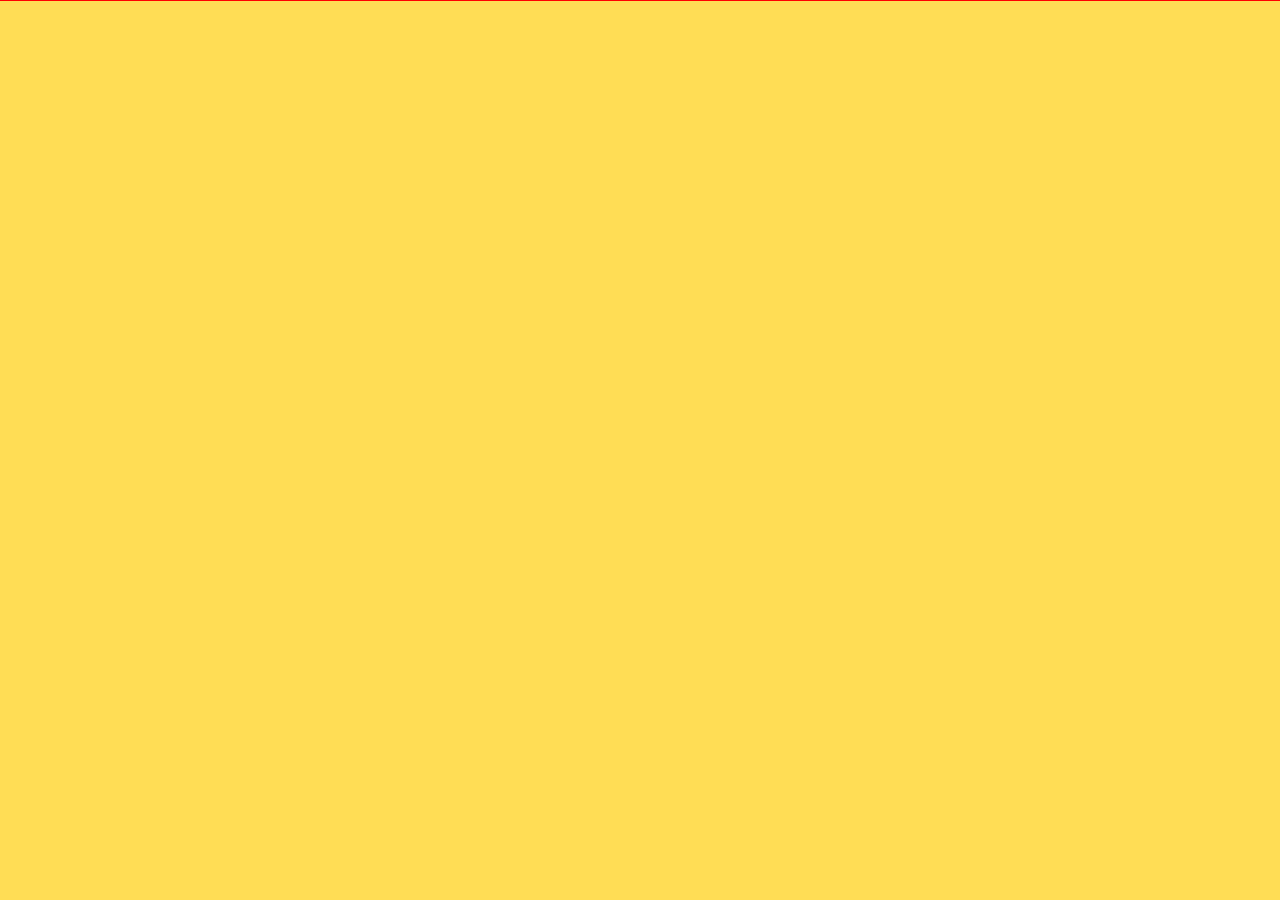
==== index.html @ 42300a87 "HTML skeleton and styling for Header and Hero section" ====
<!DOCTYPE html>
<html lang="en">
<head>
    <meta charset="UTF-8">
    <meta name="viewport" content="width=device-width, initial-scale=1.0">
    <title>Bayo, Web Developer</title>
    <link rel="preconnect" href="https://fonts.googleapis.com">
    <link rel="preconnect" href="https://fonts.gstatic.com" crossorigin>
    <link href="https://fonts.googleapis.com/css2?family=Montserrat:ital,wght@0,100..900;1,100..900&display=swap" rel="stylesheet">
    <link rel="stylesheet" href="style.css">

</head>
<body>
</body>
</html>
---- style.css ----
* {
    margin: 0;
    padding: 0;
    box-sizing: border-box;
    font-family: "Montserrat", sans-serif;
    outline: 1px solid red;
}

body {
    background-color: #FFDD55;
    width: 100%;
}  

header {
    background: #0e0e0e;
    padding: 24px 36px;
    display: flex;
    justify-content: space-between;
    align-items: center;
    border-radius: 0px 0px 48px 48px;
    corner-shape: squircle;
}

 .logo {
    width: 68px;
}

.hamburger {
    width: 24px;
}

.nav_links {
    display: none;
}

.hero {
    padding: 62px 36px;
}

.hero_title {
    font-weight: 900;
    font-size: 48px;
}

.hero_sub {
    font-size: 25px;
    font-weight: 600;
    color: #474a57;
    margin-top: 10px;
}

.avatar_backdrop {
    width: 80%;
    margin-top: 40px;
    background-color: #0e0e0e;
    border-radius: 10px;
}

.avatar_wrapper {
    width: 100%;
    height: 280px;
    background: #00C6AE;
    display: flex;
    justify-content: center;
    align-items: flex-end;
    overflow: hidden;
    border: 2px solid #0e0e0e;
    border-radius: 10px;
    transform: translateX(-5px) translateY(-5px);
}

.avatar {
    width: 80%;
    margin-bottom: -10px;
}
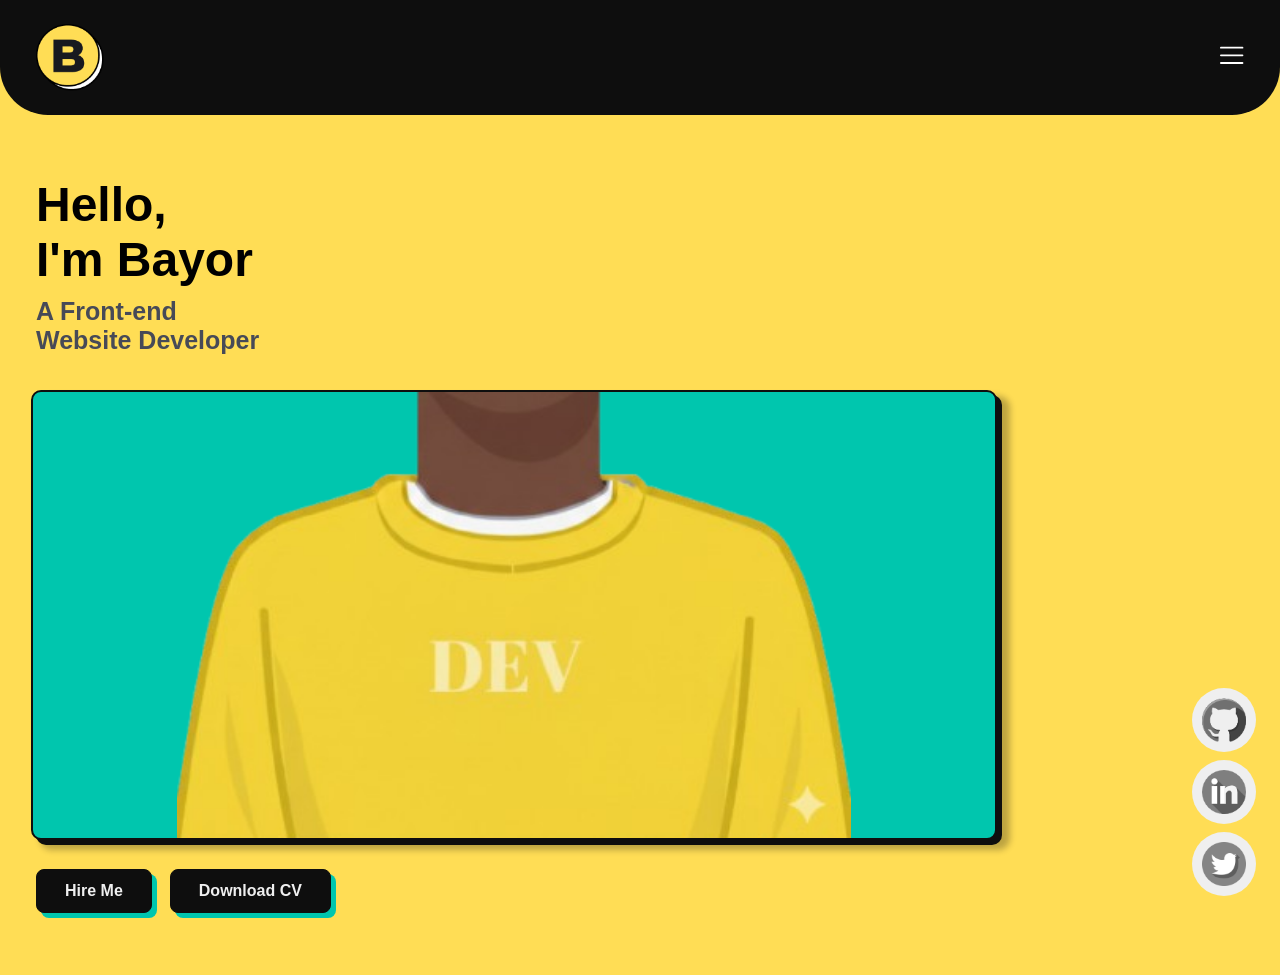
==== commit a4f9d5b2: "fix missing sections and add buttons and social iconns to hero" ====
--- a/index.html
+++ b/index.html
@@ -11,5 +11,44 @@
 
 </head>
 <body>
+    <header>
+        <img src="Assets/icons/logo.png" alt="Bayor, Website Logo" class="logo">
+        <nav>
+            <svg class="hamburger" xmlns="http://www.w3.org/2000/svg" width="26" height="19" viewBox="0 0 26 19" fill="none">
+                <path d="M1 17.6667H24.3333M1 9.33333H24.3333M1 1H24.3333" stroke="white" stroke-width="2" stroke-linecap="round" stroke-linejoin="round"/>
+            </svg>
+            <div class="nav_links">
+                <a href="" class="nav_link">Portfolio</a>
+                <a href="" class="nav_link">About</a>
+                <a href="" class="nav_link">Contact</a>
+            </div>
+        </nav>
+    </header>
+    <main>
+        <section class="hero">
+            <h2 class="hero_title">Hello, <br> I'm Bayor</h2>
+            <p class="hero_sub">A Front-end <br> Website Developer</p>
+            <div class="avatar_backdrop">
+                <div class="avatar_wrapper">
+                    <img src="Assets/images/Avatar.png" alt="" class="avatar">
+                </div>
+            </div>
+            <div class="floating_sos">
+                <a href="www.github.com/adebayorr" class="sos">
+                    <img src="Assets/icons/github.png" alt="" class="sos_icon">
+                </a>
+                <a href="www.linkedin.com" class="sos">
+                    <img src="Assets/icons/linkedin.png" alt="" class="sos_icon">
+                </a>
+                <a href="www.twitter.com" class="sos">
+                    <img src="Assets/icons/twitter.png" alt="" class="sos_icon">
+                </a>
+            </div>
+            <div class="btn_wrapper">
+                <a href="" class="hero_cta primary">Hire Me</a>
+                <a href="" class="hero_cta secondary">Download CV</a>
+            </div>
+        </section>
+    </main>
 </body>
 </html>
--- a/style.css
+++ b/style.css
@@ -3,7 +3,7 @@
     padding: 0;
     box-sizing: border-box;
     font-family: "Montserrat", sans-serif;
-    outline: 1px solid red;
+    /* outline: 1px solid red; */
 }
 
 body {
@@ -21,7 +21,7 @@
     corner-shape: squircle;
 }
 
- .logo {
+.logo {
     width: 68px;
 }
 
@@ -54,11 +54,12 @@
     margin-top: 40px;
     background-color: #0e0e0e;
     border-radius: 10px;
+    box-shadow: 6px 3px 6px 2px #0e0e0e46;
 }
 
 .avatar_wrapper {
     width: 100%;
-    height: 280px;
+    height: 50vh;
     background: #00C6AE;
     display: flex;
     justify-content: center;
@@ -70,6 +71,62 @@
 }
 
 .avatar {
-    width: 80%;
+    width: 70%;
     margin-bottom: -10px;
-} +} 
+
+.floating_sos {
+    display: flex;
+    flex-direction: column;
+    align-items: center;
+    justify-content: center;
+    gap: 8px;
+    position: fixed;
+    bottom: 4px;
+    right: 24px;
+}
+
+.sos {
+    width: 64px;
+    height: 64px;
+    background-color: #efefef;
+    border-radius: 50%;
+    transition: all 0.2s ease-in-out;
+    display: flex;
+    justify-content: center;
+    align-items: center;
+    filter: grayscale(100);
+    text-decoration: none;
+}
+
+.sos:hover {
+    filter: grayscale(0);
+}
+
+.sos_icon {
+    width: 70%;
+}
+
+.btn_wrapper {
+    width: 90%;
+    margin-top: 24px;
+    display: flex;
+    gap: 18px;
+}
+
+.hero_cta {
+    padding: 12px 28px;
+    background-color: #0e0e0e;
+    color: #efefef;
+    box-shadow: 5px 5px #00C6AE;
+    font-weight: 700;
+    border-radius: 8px;
+    text-decoration: none;
+    transition: all 0.25s ease-in-out;
+    border: 1.5px solid #0e0e0e;
+}
+
+.hero_cta:hover {
+    background-color: #efefef;
+    color: #0e0e0e;
+}
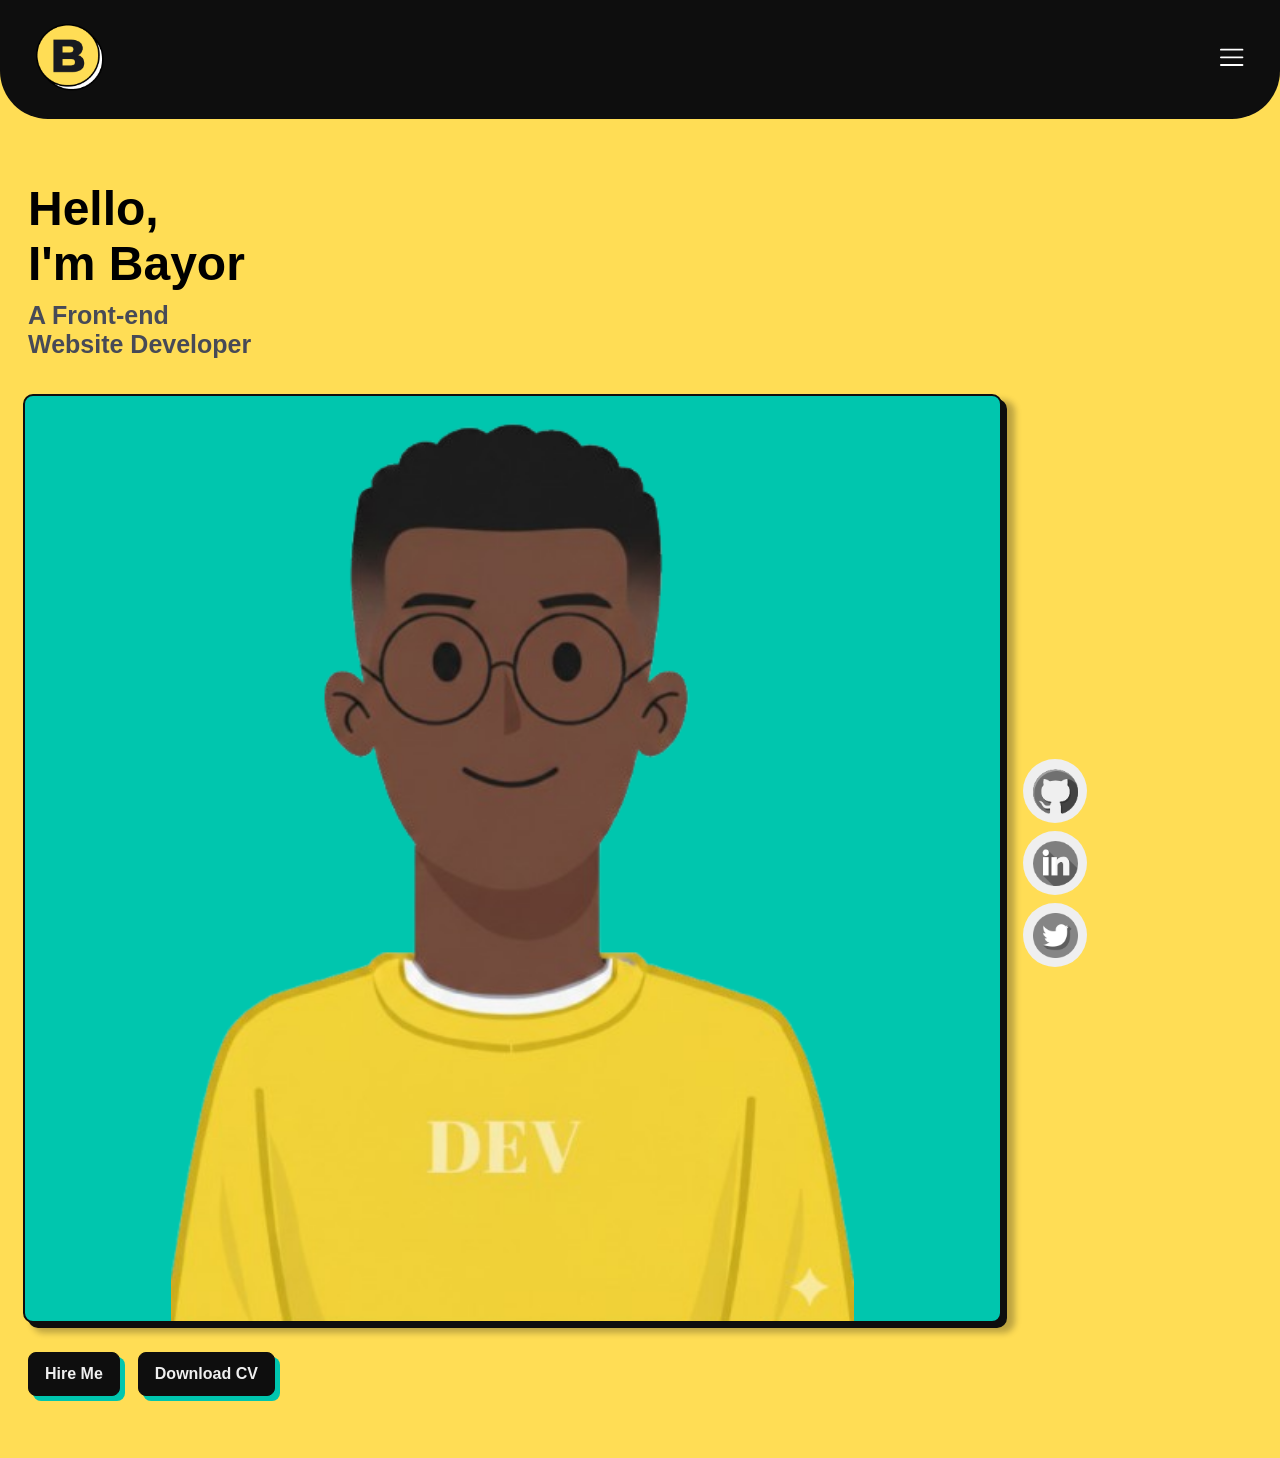
==== commit d7a3a93d: "improve responsiveness of the website" ====
--- a/index.html
+++ b/index.html
@@ -12,7 +12,9 @@
 </head>
 <body>
     <header>
-        <img src="Assets/icons/logo.png" alt="Bayor, Website Logo" class="logo">
+        <a href="">
+            <img src="Assets/icons/logo.png" alt="Bayor, Website Logo" class="logo">
+        </a>
         <nav>
             <svg class="hamburger" xmlns="http://www.w3.org/2000/svg" width="26" height="19" viewBox="0 0 26 19" fill="none">
                 <path d="M1 17.6667H24.3333M1 9.33333H24.3333M1 1H24.3333" stroke="white" stroke-width="2" stroke-linecap="round" stroke-linejoin="round"/>
@@ -28,21 +30,23 @@
         <section class="hero">
             <h2 class="hero_title">Hello, <br> I'm Bayor</h2>
             <p class="hero_sub">A Front-end <br> Website Developer</p>
-            <div class="avatar_backdrop">
+            <div class="hero_avatar-n-sos">
+                <div class="avatar_backdrop">
                 <div class="avatar_wrapper">
                     <img src="Assets/images/Avatar.png" alt="" class="avatar">
                 </div>
-            </div>
-            <div class="floating_sos">
-                <a href="www.github.com/adebayorr" class="sos">
-                    <img src="Assets/icons/github.png" alt="" class="sos_icon">
-                </a>
-                <a href="www.linkedin.com" class="sos">
-                    <img src="Assets/icons/linkedin.png" alt="" class="sos_icon">
-                </a>
-                <a href="www.twitter.com" class="sos">
-                    <img src="Assets/icons/twitter.png" alt="" class="sos_icon">
-                </a>
+                </div>
+                <div class="floating_sos">
+                    <a href="www.github.com/adebayorr" class="sos">
+                        <img src="Assets/icons/github.png" alt="" class="sos_icon">
+                    </a>
+                    <a href="www.linkedin.com" class="sos">
+                        <img src="Assets/icons/linkedin.png" alt="" class="sos_icon">
+                    </a>
+                    <a href="www.twitter.com" class="sos">
+                        <img src="Assets/icons/twitter.png" alt="" class="sos_icon">
+                    </a>
+                </div>
             </div>
             <div class="btn_wrapper">
                 <a href="" class="hero_cta primary">Hire Me</a>
--- a/style.css
+++ b/style.css
@@ -27,6 +27,7 @@
 
 .hamburger {
     width: 24px;
+    cursor: pointer;
 }
 
 .nav_links {
@@ -34,7 +35,7 @@
 }
 
 .hero {
-    padding: 62px 36px;
+    padding: 62px 28px;
 }
 
 .hero_title {
@@ -49,9 +50,15 @@
     margin-top: 10px;
 }
 
+.hero_avatar-n-sos {
+    display: flex;
+    gap: 16px;
+    align-items: stretch;
+    margin-top: 40px;
+}
+
 .avatar_backdrop {
     width: 80%;
-    margin-top: 40px;
     background-color: #0e0e0e;
     border-radius: 10px;
     box-shadow: 6px 3px 6px 2px #0e0e0e46;
@@ -59,7 +66,7 @@
 
 .avatar_wrapper {
     width: 100%;
-    height: 50vh;
+    height: 100%;
     background: #00C6AE;
     display: flex;
     justify-content: center;
@@ -81,7 +88,7 @@
     align-items: center;
     justify-content: center;
     gap: 8px;
-    position: fixed;
+    /* position: fixed; */
     bottom: 4px;
     right: 24px;
 }
@@ -108,14 +115,14 @@
 }
 
 .btn_wrapper {
-    width: 90%;
+    width: 100%;
     margin-top: 24px;
     display: flex;
     gap: 18px;
 }
 
 .hero_cta {
-    padding: 12px 28px;
+    padding: 12px 16px;
     background-color: #0e0e0e;
     color: #efefef;
     box-shadow: 5px 5px #00C6AE;
@@ -130,3 +137,11 @@
     background-color: #efefef;
     color: #0e0e0e;
 }
+
+/* WIDTH > 400px */
+@media screen and (min-width: 400px){
+    .avatar_backdrop {
+        min-height: 40vh;
+    }
+}
+
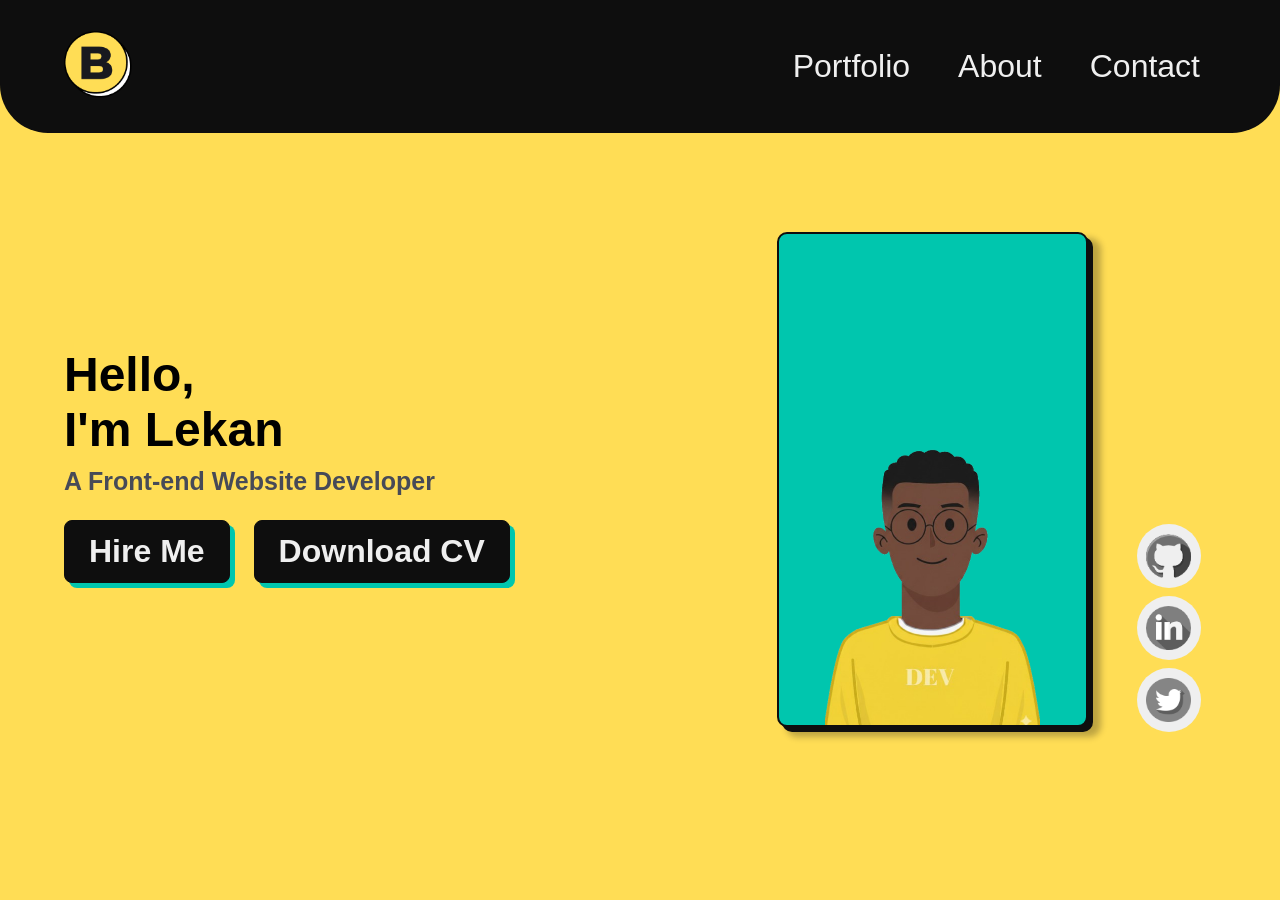
==== commit 22eb5eac: "optimize responsiveness for pc" ====
--- a/index.html
+++ b/index.html
@@ -12,7 +12,7 @@
 </head>
 <body>
     <header>
-        <a href="">
+        <a href="/">
             <img src="Assets/icons/logo.png" alt="Bayor, Website Logo" class="logo">
         </a>
         <nav>
@@ -28,8 +28,14 @@
     </header>
     <main>
         <section class="hero">
-            <h2 class="hero_title">Hello, <br> I'm Bayor</h2>
-            <p class="hero_sub">A Front-end <br> Website Developer</p>
+            <div class="hero_text">
+                <h2 class="hero_title">Hello, <br> I'm Lekan</h2>
+                <p class="hero_sub"><span class="text_clip">A Front-end</span> Website Developer</p>
+                <div class="btn_wrapper" id="large_screen">
+                    <a href="" class="hero_cta primary">Hire Me</a>
+                    <a href="" class="hero_cta secondary ">Download CV</a>
+                </div>
+            </div>
             <div class="hero_avatar-n-sos">
                 <div class="avatar_backdrop">
                 <div class="avatar_wrapper">
@@ -48,9 +54,9 @@
                     </a>
                 </div>
             </div>
-            <div class="btn_wrapper">
+            <div class="btn_wrapper" id="mobile">
                 <a href="" class="hero_cta primary">Hire Me</a>
-                <a href="" class="hero_cta secondary">Download CV</a>
+                <a href="" class="hero_cta secondary ">Download CV</a>
             </div>
         </section>
     </main>
--- a/style.css
+++ b/style.css
@@ -18,7 +18,9 @@
     justify-content: space-between;
     align-items: center;
     border-radius: 0px 0px 48px 48px;
-    corner-shape: squircle;
+    /* corner-shape: squircle; */
+    position: relative;
+    /* overflow: hidden; */
 }
 
 .logo {
@@ -32,6 +34,20 @@
 
 .nav_links {
     display: none;
+    flex-direction: column;
+    justify-content: center;
+    background-color: #FFDD55;
+    gap: 16px;
+    padding: 24px 16px;
+    position: absolute;
+    /* transform: translateX(1000px); */
+}
+
+.nav_link {
+    text-decoration: none;
+    color: #efefef;
+    font-size: 32px;
+
 }
 
 .hero {
@@ -48,7 +64,9 @@
     font-weight: 600;
     color: #474a57;
     margin-top: 10px;
-}
+    width: 250px;
+}
+
 
 .hero_avatar-n-sos {
     display: flex;
@@ -56,6 +74,11 @@
     align-items: stretch;
     margin-top: 40px;
 }
+
+#large_screen {
+    display: none;
+}
+
 
 .avatar_backdrop {
     width: 80%;
@@ -106,7 +129,7 @@
     text-decoration: none;
 }
 
-.sos:hover {
+.sos:hover, .sos:active {
     filter: grayscale(0);
 }
 
@@ -133,7 +156,7 @@
     border: 1.5px solid #0e0e0e;
 }
 
-.hero_cta:hover {
+.hero_cta:hover, .hero_cta:active {
     background-color: #efefef;
     color: #0e0e0e;
 }
@@ -145,3 +168,79 @@
     }
 }
 
+
+/* WIDTH > 1020px */
+
+@media screen and (min-width: 1020px) {
+    header {
+    padding: 24px 64px;
+    }
+
+    .hamburger {
+        display: none;
+    }
+
+    .nav_links {
+        display: flex;
+        flex-direction: row;
+        align-items: center;
+        gap: 48px;
+        position: relative;
+        background-color: unset;
+    }
+
+    .nav_link {
+        font-weight: 500;
+        transition: color 0.25s ease-in-out;
+    }
+
+    .nav_link:hover, .nav_link:active {
+        color: #FFDD55;
+    }
+
+    .hero {
+        position: relative;
+        padding: 64px;
+        margin: auto;
+        display: grid;
+        grid-template-columns: 45% 45%;
+        align-items: center;
+        gap: 100px;
+        
+    }
+
+    .hero_text {
+        display: flex;
+        flex-direction: column;
+        justify-content: center;
+    }
+
+    .hero_sub {
+        width: unset;
+    }
+
+    .hero_cta {
+        padding: 12px 24px;
+        font-size: 32px;
+    }
+
+    .avatar_backdrop {
+        width: 60%;
+        height: 55vh;
+    }
+
+    .hero_avatar-n-sos {
+        justify-content: end;
+        align-items: end;
+        gap: 44px;
+    }
+
+    #mobile {
+        display: none;
+    }
+
+    #large_screen {
+        display: flex;
+        gap: 24px;
+    }
+}
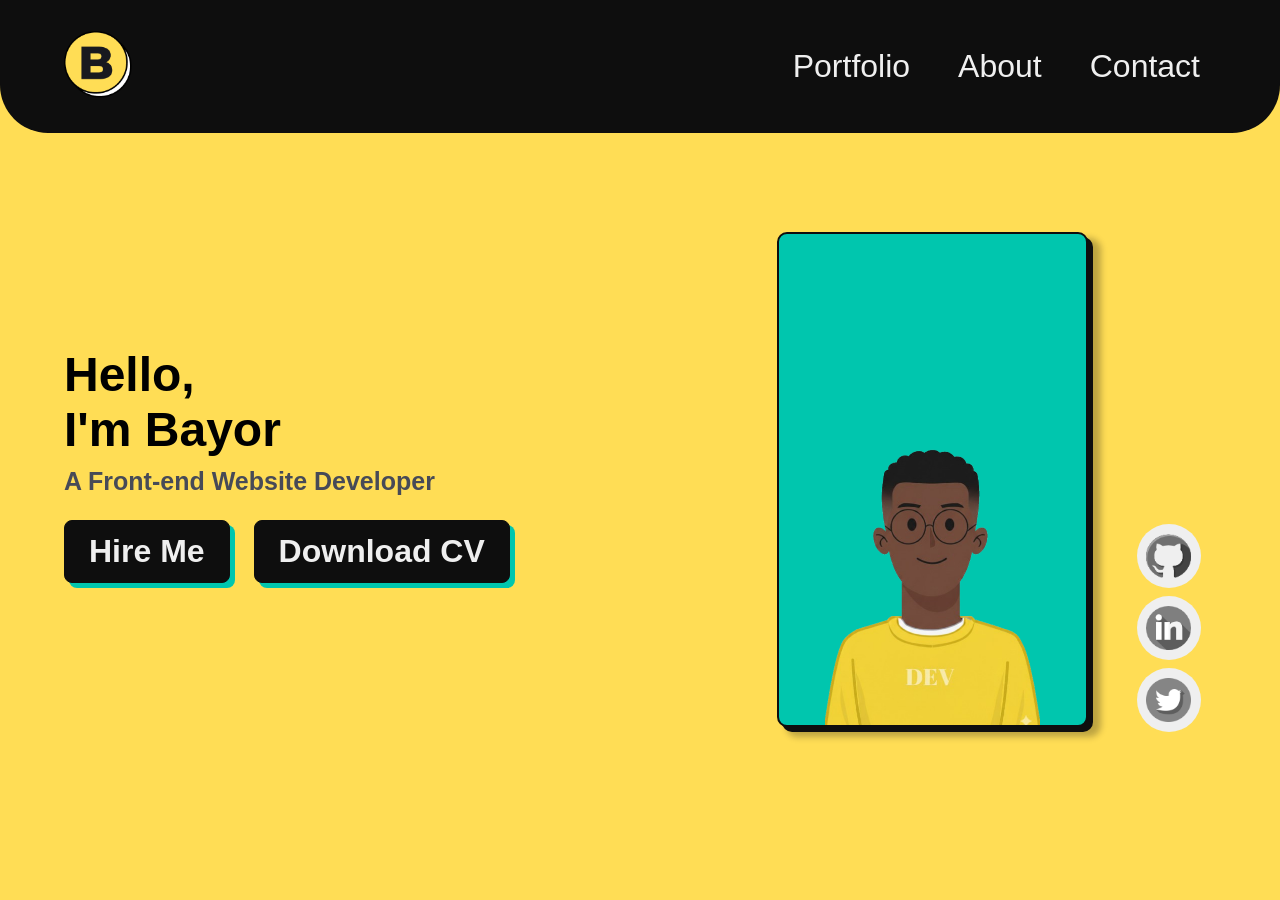
==== commit 46fdd889: "add a downloadable CV" ====
--- a/index.html
+++ b/index.html
@@ -20,7 +20,7 @@
                 <path d="M1 17.6667H24.3333M1 9.33333H24.3333M1 1H24.3333" stroke="white" stroke-width="2" stroke-linecap="round" stroke-linejoin="round"/>
             </svg>
             <div class="nav_links">
-                <a href="" class="nav_link">Portfolio</a>
+                <a href="Pages/portfolio.html" class="nav_link">Portfolio</a>
                 <a href="" class="nav_link">About</a>
                 <a href="" class="nav_link">Contact</a>
             </div>
@@ -29,11 +29,11 @@
     <main>
         <section class="hero">
             <div class="hero_text">
-                <h2 class="hero_title">Hello, <br> I'm Lekan</h2>
+                <h2 class="hero_title">Hello, <br> I'm Bayor</h2>
                 <p class="hero_sub"><span class="text_clip">A Front-end</span> Website Developer</p>
                 <div class="btn_wrapper" id="large_screen">
-                    <a href="" class="hero_cta primary">Hire Me</a>
-                    <a href="" class="hero_cta secondary ">Download CV</a>
+                    <a href="mailto:raheemadebayorr@gmail.com?subject=Hiring Inquiry: Front-end Developer" class="hero_cta primary">Hire Me</a>
+                    <a href="Assets/Raheem-Fatai-CV.pdf" class="hero_cta secondary ">Download CV</a>
                 </div>
             </div>
             <div class="hero_avatar-n-sos">
@@ -55,8 +55,8 @@
                 </div>
             </div>
             <div class="btn_wrapper" id="mobile">
-                <a href="" class="hero_cta primary">Hire Me</a>
-                <a href="" class="hero_cta secondary ">Download CV</a>
+                <a href="mailto:raheemadebayorr@gmail.com?subject=Hiring Inquiry: Front-end Developer" class="hero_cta primary">Hire Me</a>
+                <a href="/Assets/Raheem-Fatai-CV.pdf" class="hero_cta secondary ">Download CV</a>
             </div>
         </section>
     </main>
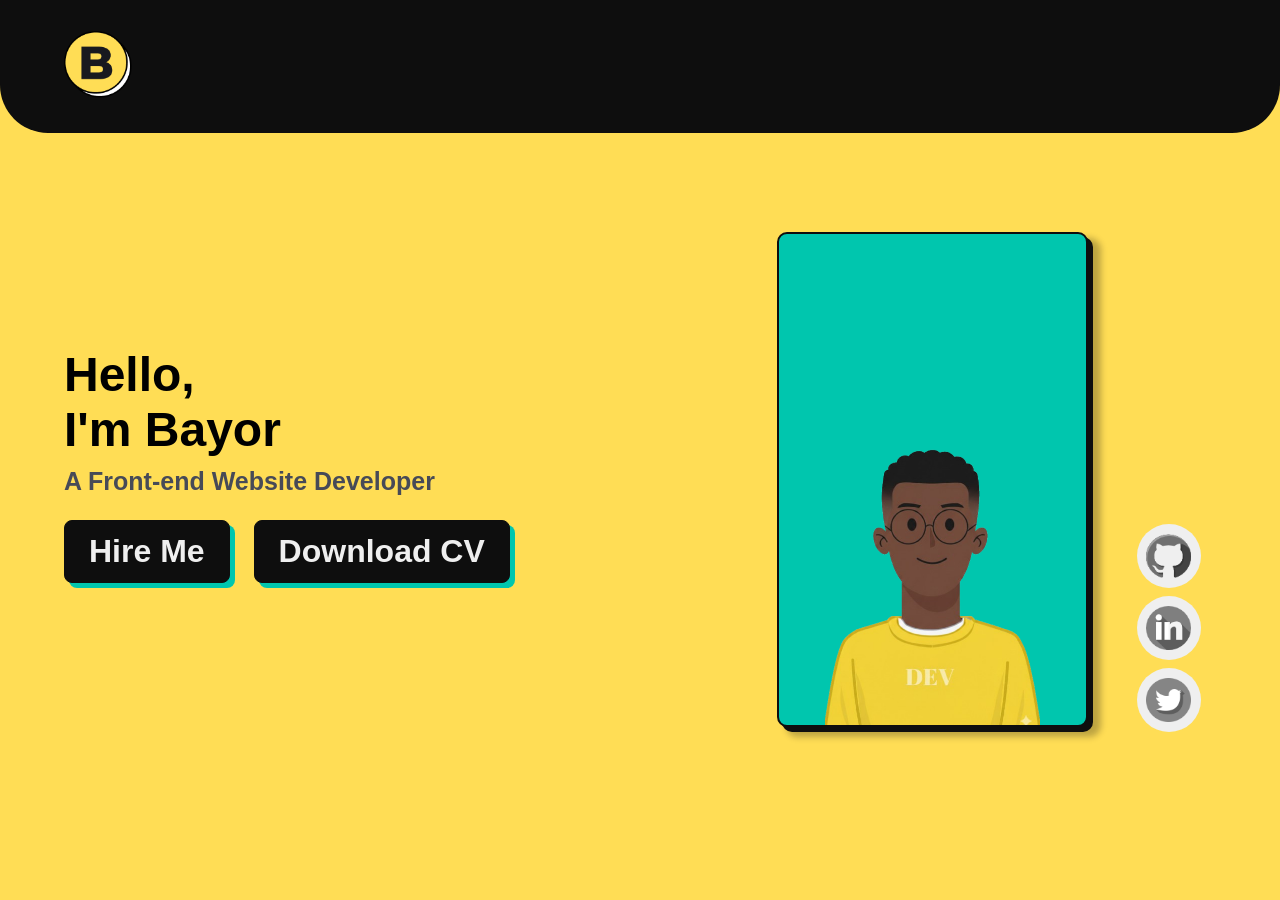
==== commit 4c0eddbb: "add toggle animation to hamburger menu" ====
--- a/index.html
+++ b/index.html
@@ -16,8 +16,10 @@
             <img src="Assets/icons/logo.png" alt="Bayor, Website Logo" class="logo">
         </a>
         <nav>
-            <svg class="hamburger" xmlns="http://www.w3.org/2000/svg" width="26" height="19" viewBox="0 0 26 19" fill="none">
-                <path d="M1 17.6667H24.3333M1 9.33333H24.3333M1 1H24.3333" stroke="white" stroke-width="2" stroke-linecap="round" stroke-linejoin="round"/>
+            <svg class="hamburger" xmlns="http://www.w3.org/2000/svg" width="32" height="32" viewBox="0 0 32 32" fill="none">
+                <path class="line_top" d="M1 1H32.3333" stroke="white"/>
+                <path class="line_mid" d="M1 9.33333H32.3333" stroke="white" />
+                <path class="line_bot" d="M1 17.6667H32.3333" stroke="white" />
             </svg>
             <div class="nav_links">
                 <a href="Pages/portfolio.html" class="nav_link">Portfolio</a>
--- a/style.css
+++ b/style.css
@@ -18,18 +18,39 @@
     justify-content: space-between;
     align-items: center;
     border-radius: 0px 0px 48px 48px;
-    /* corner-shape: squircle; */
+    corner-shape: squircle;
     position: relative;
-    /* overflow: hidden; */
+    overflow: hidden;
 }
 
 .logo {
     width: 68px;
 }
 
+nav {
+    overflow: visible;
+}
 .hamburger {
     width: 24px;
     cursor: pointer;
+    stroke-width: 2.5px;
+    stroke-linecap: round;
+    overflow: visible;
+}
+
+nav:active .line_top {
+    transform: rotate(45deg) translate(-5px, 12px);
+    transform-origin: center;
+}
+
+nav:active .line_mid {
+    transform: scale(0);
+    transform-origin: center;
+}
+
+nav:active .line_bot {
+    transform: rotate(-45deg) translate(2px, -7px);
+    transform-origin: center;
 }
 
 .nav_links {
@@ -40,13 +61,24 @@
     gap: 16px;
     padding: 24px 16px;
     position: absolute;
-    /* transform: translateX(1000px); */
-}
+    transform: translateX(1000px);
+    border-radius: 8px;
+
+}
+
+nav:active .nav_links {
+    display: flex;
+    transform: translateX(-50px);
+    position: fixed;
+    z-index: 2;
+    box-shadow: 4px 4px 6px 2px #0e0e0e36;
+} 
 
 .nav_link {
     text-decoration: none;
     color: #efefef;
-    font-size: 32px;
+    font-size: 16px;
+
 
 }
 
@@ -192,6 +224,7 @@
     .nav_link {
         font-weight: 500;
         transition: color 0.25s ease-in-out;
+        font-size: 32px;
     }
 
     .nav_link:hover, .nav_link:active {
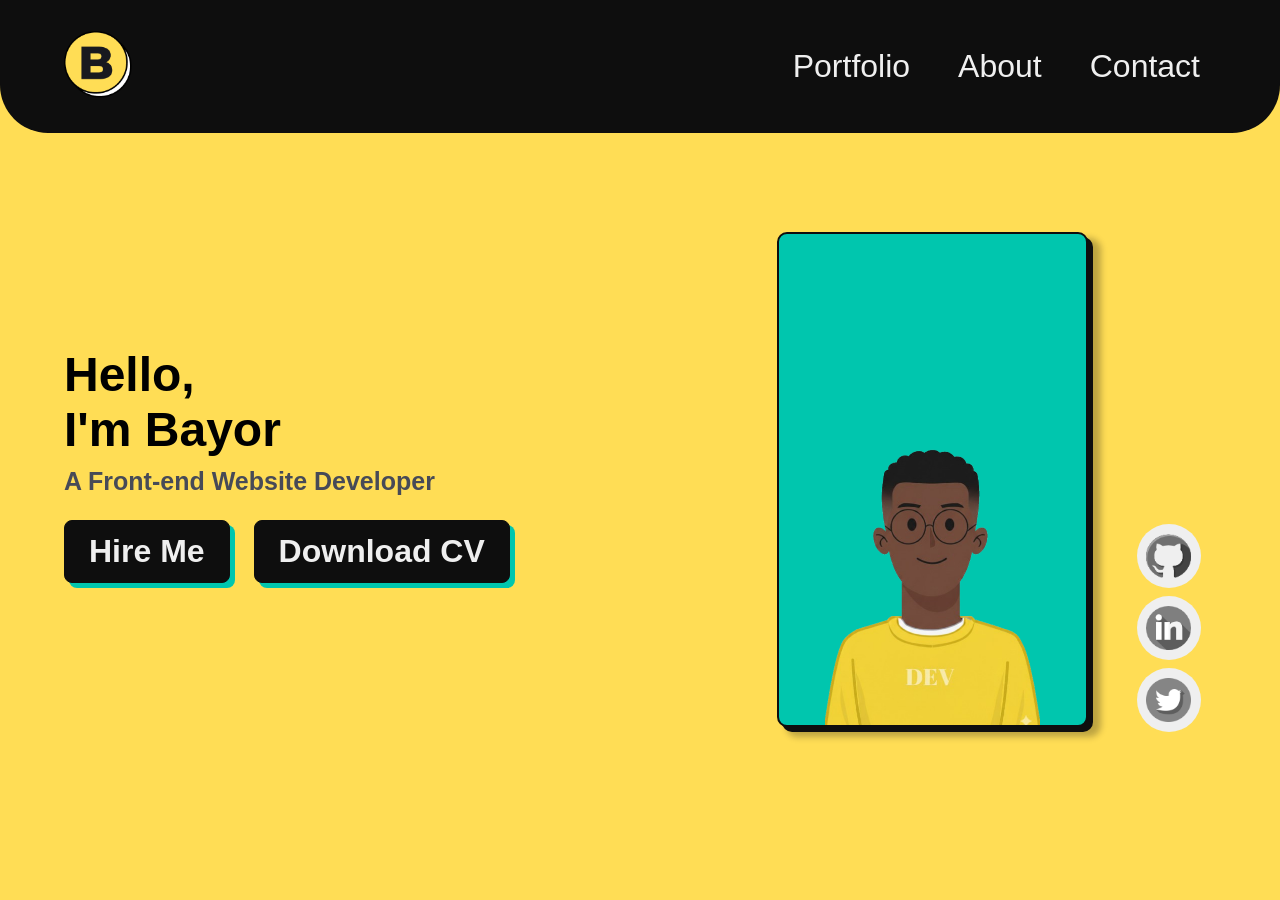
==== commit b38de452: "feat:add toggle to the menu, fix transform bug on navlinks" ====
--- a/index.html
+++ b/index.html
@@ -17,9 +17,9 @@
         </a>
         <nav>
             <svg class="hamburger" xmlns="http://www.w3.org/2000/svg" width="32" height="32" viewBox="0 0 32 32" fill="none">
-                <path class="line_top" d="M1 1H32.3333" stroke="white"/>
-                <path class="line_mid" d="M1 9.33333H32.3333" stroke="white" />
-                <path class="line_bot" d="M1 17.6667H32.3333" stroke="white" />
+                <path class="" d="M1 1H32.3333" stroke="white"/>
+                <path class="" d="M1 9.33333H32.3333" stroke="white" />
+                <path class="" d="M1 17.6667H32.3333" stroke="white" />
             </svg>
             <div class="nav_links">
                 <a href="Pages/portfolio.html" class="nav_link">Portfolio</a>
@@ -62,5 +62,6 @@
             </div>
         </section>
     </main>
+    <script src="script.js"></script>
 </body>
 </html>
--- a/style.css
+++ b/style.css
@@ -27,9 +27,6 @@
     width: 68px;
 }
 
-nav {
-    overflow: visible;
-}
 .hamburger {
     width: 24px;
     cursor: pointer;
@@ -38,17 +35,17 @@
     overflow: visible;
 }
 
-nav:active .line_top {
+.line_top {
     transform: rotate(45deg) translate(-5px, 12px);
     transform-origin: center;
 }
 
-nav:active .line_mid {
+.line_mid {
     transform: scale(0);
     transform-origin: center;
 }
 
-nav:active .line_bot {
+.line_bot {
     transform: rotate(-45deg) translate(2px, -7px);
     transform-origin: center;
 }
@@ -66,7 +63,7 @@
 
 }
 
-nav:active .nav_links {
+.open_links {
     display: flex;
     transform: translateX(-50px);
     position: fixed;
@@ -219,6 +216,7 @@
         gap: 48px;
         position: relative;
         background-color: unset;
+        transform: unset;
     }
 
     .nav_link {
